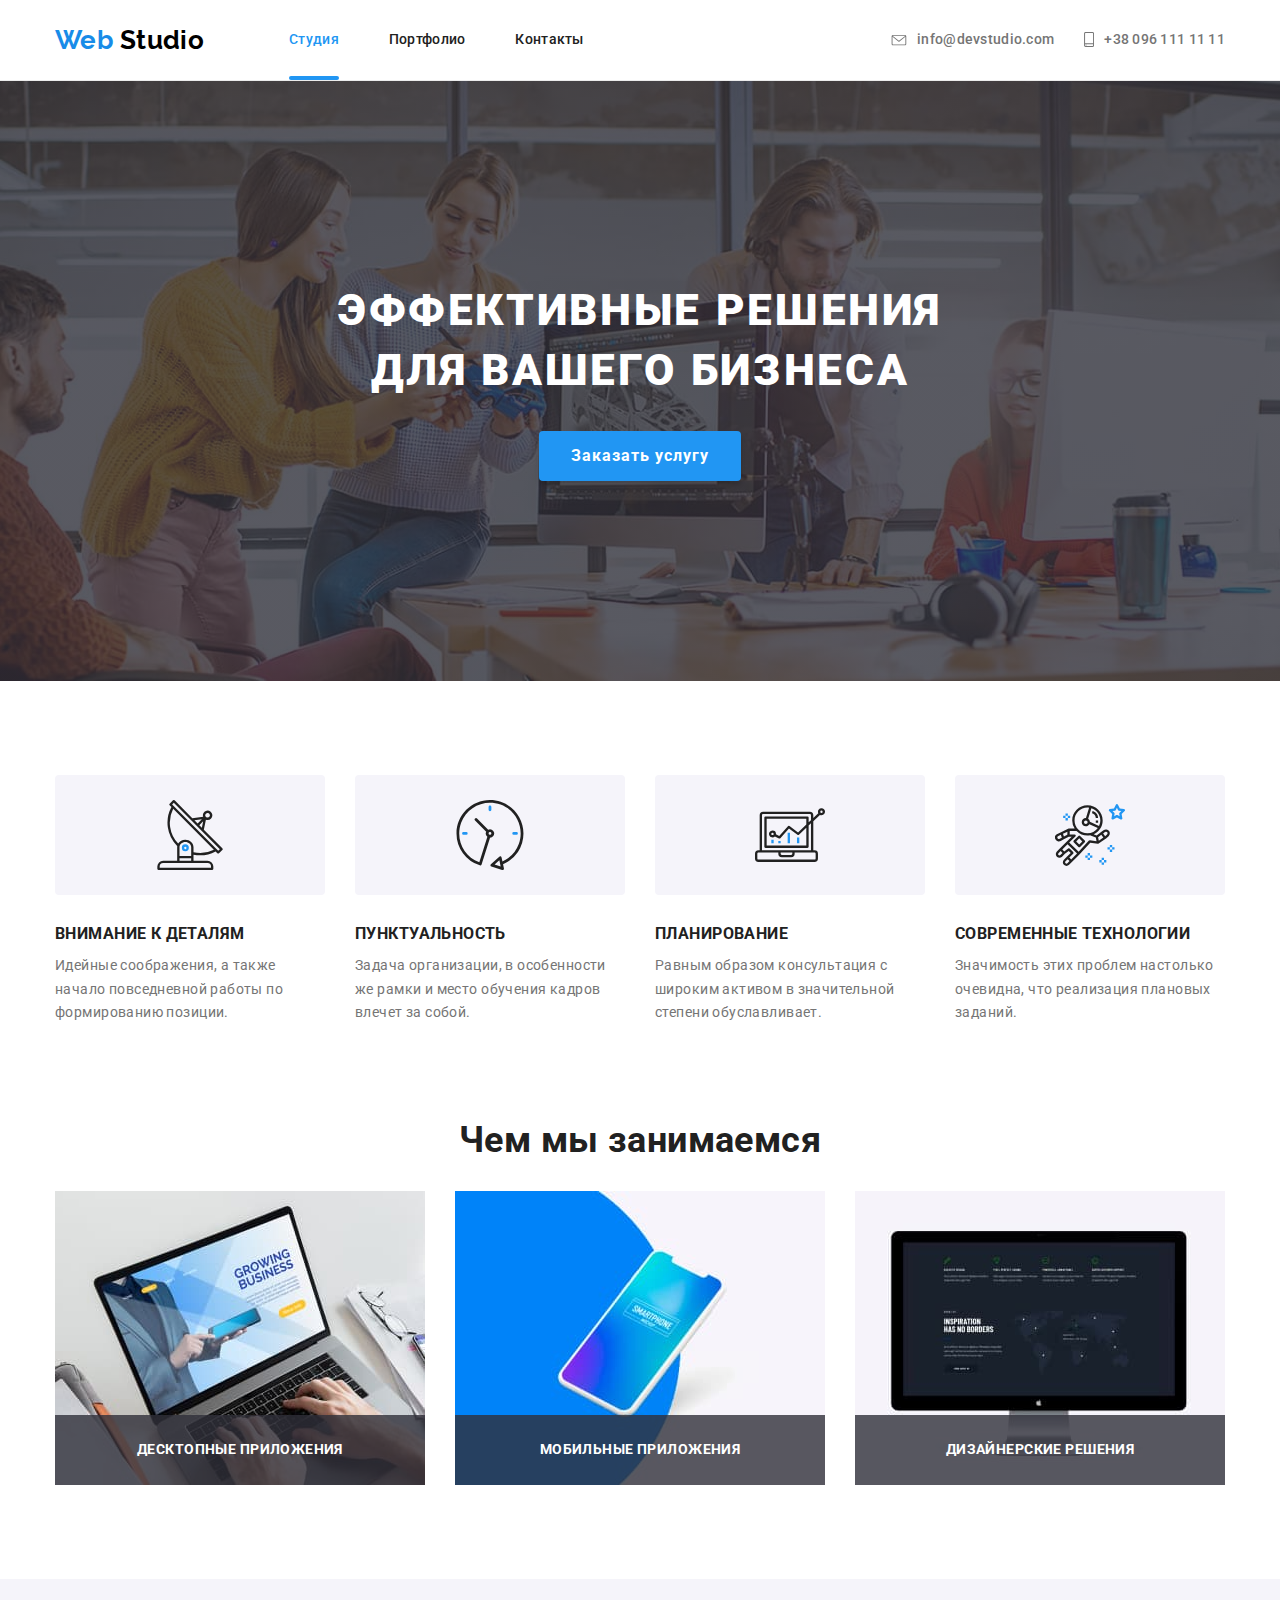
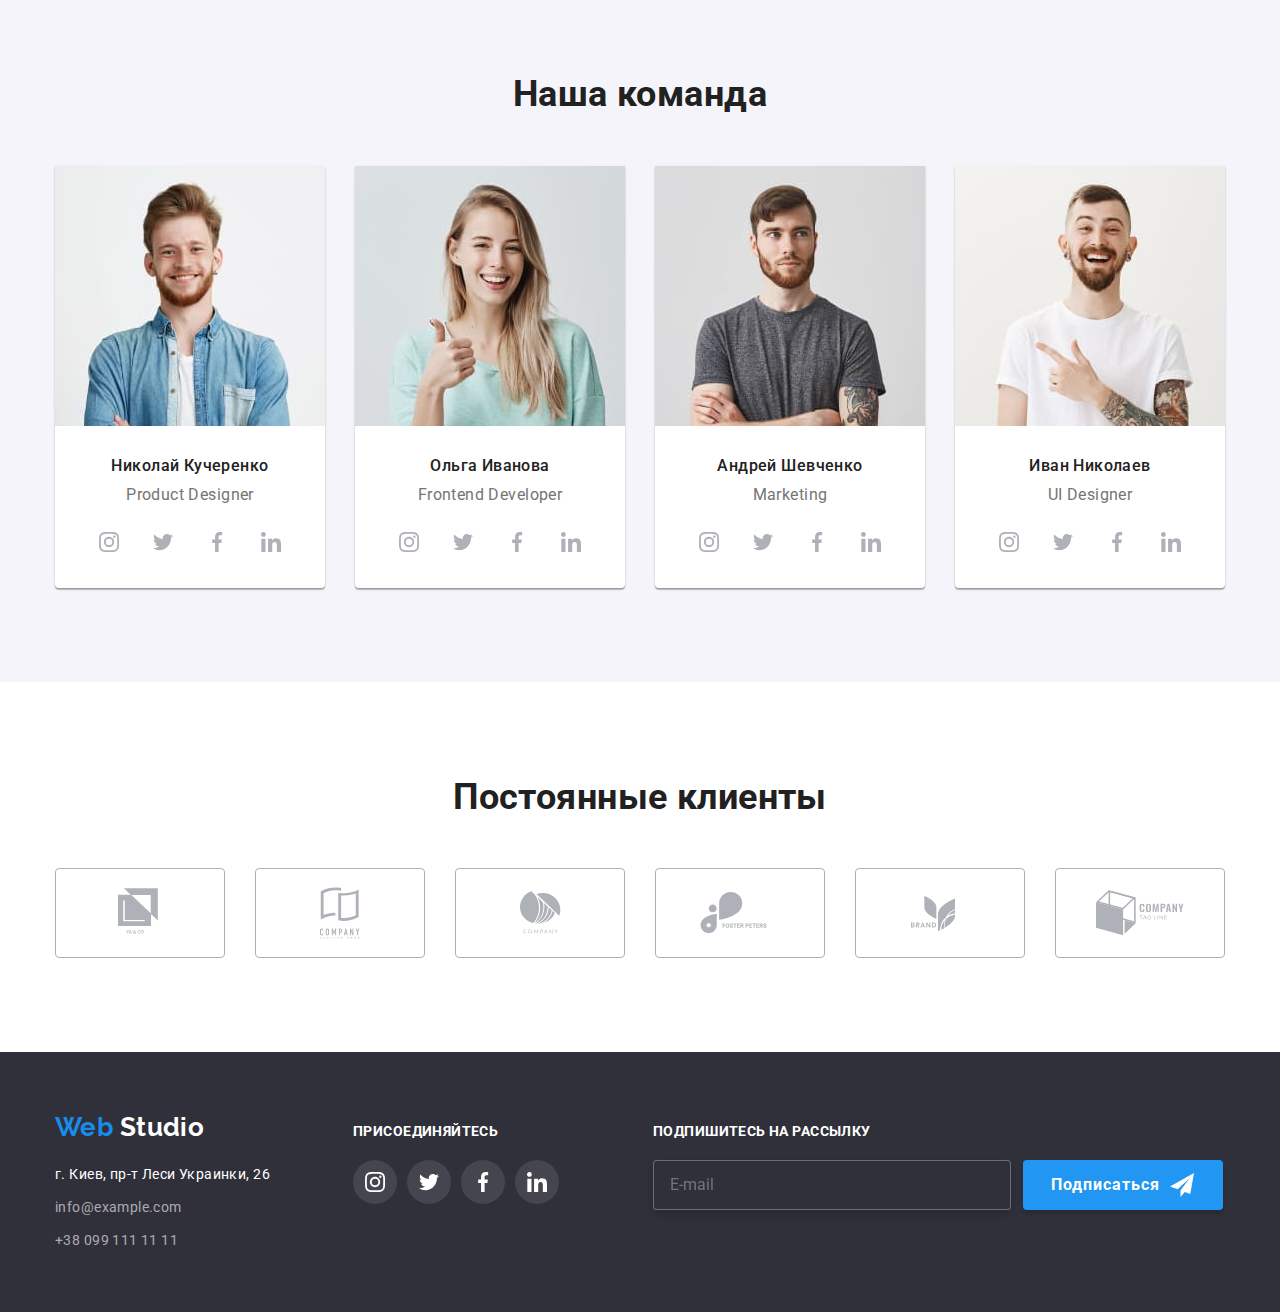
==== index.html @ 50df0b86 "Вопрос по анимации кнопок," ====
<!DOCTYPE html>
<html lang="ru">
  <head>
    <meta charset="UTF-8" />
    <meta name="viewport" content="width=device-width, initial-scale=1.0" />
    <title>Студия</title>
    <link
      rel="stylesheet"
      href="https://cdnjs.cloudflare.com/ajax/libs/animate.css/4.0.0/animate.min.css"
    />
    <link
      href="https://fonts.googleapis.com/css2?family=Roboto:wght@400;500;700;900&display=swap"
      rel="stylesheet"
    />

    <link
      rel="stylesheet"
      href="https://cdnjs.cloudflare.com/ajax/libs/modern-normalize/0.7.0/modern-normalize.min.css"
    />
    <link rel="stylesheet" href="./css/styles.css" />
  </head>
  <body>
    <!-- Шапка сайта -->
    <header class="header">
      <div class="container">
        <nav class="nav">
          <a class="logo link animate__pulse" href="./index.html" lang="en"
            ><span class="logo-web">Web</span>
            <span class="black-studio">Studio</span>
          </a>
          <ul class="nav-list list">
            <li class="item">
              <a class="nav-link current link" href="./index.html">Студия</a>
            </li>
            <li class="item">
              <a class="nav-link link" href="./portfolio.html">Портфолио</a>
            </li>
            <li>
              <a class="nav-link link" href="">Контакты</a>
            </li>
          </ul>
        </nav>
        <address class="address contakt">
          <ul class="contakt-list list">
            <li class="item">
              <a class="contakt-link link" href="mailto:info@devstudio.com"
                ><svg class="icon-mail">
                  <use href="./images/sprite.svg#icon-mail"></use></svg
                >info@devstudio.com
              </a>
            </li>
            <li class="item">
              <a class="contakt-link link" href="tel:+380961111111"
                ><svg class="icon-phone">
                  <use href="./images/sprite.svg#icon-phone"></use>
                </svg>
                +38 096 111 11 11
              </a>
            </li>
          </ul>
        </address>
      </div>
    </header>
    <!-- Оснавная часть -->
    <main>
      <!-- Hero секция -->
      <section class="hero">
        <h1 class="hero-title">
          Эффективные решения<br />
          для вашего бизнеса
        </h1>
        <button class="hero-button link" type="submit" data-modal-open>
          Заказать услугу
        </button>
      </section>
      <!-- О нас секция -->
      <section class="about section">
        <div class="container">
          <!-- Заголовок h2 скрываем с помощью класса  .visualy-hidden -->
          <h2 class="visually-hidden">О нас</h2>
          <ul class="about-list list">
            <li class="about-item">
              <div class="about-bg">
                <svg class="about-icon">
                  <use href="./images/sprite.svg#icon-antenna-1"></use>
                </svg>
              </div>
              <h3 class="about-name">Внимание к деталям</h3>
              <p class="about-description">
                Идейные соображения, а также начало повседневной работы по
                формированию позиции.
              </p>
            </li>
            <li class="about-item">
              <div class="about-bg">
                <svg class="about-icon">
                  <use href="./images/sprite.svg#icon-clock-2"></use>
                </svg>
              </div>
              <h3 class="about-name">Пунктуальность</h3>
              <p class="about-description">
                Задача организации, в особенности же рамки и место обучения
                кадров влечет за собой.
              </p>
            </li>
            <li class="about-item">
              <div class="about-bg">
                <svg class="about-icon">
                  <use href="./images/sprite.svg#icon-diagram-3"></use>
                </svg>
              </div>
              <h3 class="about-name">Планирование</h3>
              <p class="about-description">
                Равным образом консультация с широким активом в значительной
                степени обуславливает.
              </p>
            </li>
            <li class="about-item">
              <div class="about-bg">
                <svg class="about-icon">
                  <use href="./images/sprite.svg#icon-astronaut-4"></use>
                </svg>
              </div>
              <h3 class="about-name">Современные технологии</h3>
              <p class="about-description">
                Значимость этих проблем настолько очевидна, что реализация
                плановых заданий.
              </p>
            </li>
          </ul>
        </div>
      </section>
      <!-- Чем занимаемся секция -->
      <section class="offer section">
        <div class="container">
          <h2 class="offer-title">Чем мы занимаемся</h2>
          <ul class="offer-list list">
            <li class="offer-item">
              <img
                src="./images/what-doing/destkop.jpg"
                alt="пользователь просматривает веб-страницу на ноутбуке"
                width="370"
                height="295"
              />
              <p class="offer-name">Десктопные приложения</p>
            </li>
            <li class="offer-item">
              <img
                src="./images/what-doing/smartphon.jpg"
                alt="смартфон"
                width="370"
                height="295"
              />
              <p class="offer-name">Мобильные приложения</p>
            </li>
            <li class="offer-item">
              <img
                src="./images/what-doing/design.jpg"
                alt="монитор с открытым сайтом"
                width="370"
                height="295"
              />
              <p class="offer-name">Дизайнерские решения</p>
            </li>
          </ul>
        </div>
      </section>
      <!-- Секция Наша команда -->
      <section class="team section">
        <div class="container">
          <h2 class="team-title">Наша команда</h2>
          <ul class="team-list list">
            <li class="team-item">
              <img
                src="./images/team/nikolay-kucherenko.jpg"
                alt="николай кучеренко"
                width="270"
                height="260"
              />
              <div class="team-card">
                <h3 class="team-name">Николай Кучеренко</h3>
                <p class="team-position" lang="en">Product Designer</p>
                <ul class="name-social-list list">
                  <li class="name-social-item">
                    <a href="" target="_blank" aria-label="иконка инстаграма"
                      ><svg class="icon">
                        <use href="./images/sprite.svg#icon-instagram"></use>
                      </svg>
                    </a>
                  </li>
                  <li class="name-social-item">
                    <a href="" target="_blank" aria-label="иконка твитера"
                      ><svg class="icon">
                        <use href="./images/sprite.svg#icon-twitter"></use></svg
                    ></a>
                  </li>
                  <li class="name-social-item">
                    <a href="" target="_blank" aria-label="иконка фейсбука">
                      <svg class="icon">
                        <use href="./images/sprite.svg#icon-facebook"></use>
                      </svg>
                    </a>
                  </li>
                  <li class="name-social-item">
                    <a href="" target="_blank" aria-label="иконка ликедина"
                      ><svg class="icon">
                        <use
                          href="./images/sprite.svg#icon-linkedin"
                        ></use></svg
                    ></a>
                  </li>
                </ul>
              </div>
            </li>

            <li class="team-item">
              <img
                src="./images/team/olga-ivanova.jpg"
                alt="ольга иванова"
                width="270"
                height="260"
              />
              <div class="team-card">
                <h3 class="team-name">Ольга Иванова</h3>
                <p class="team-position" lang="en">Frontend Developer</p>
                <ul class="name-social-list list">
                  <li class="name-social-item">
                    <a href="" target="_blank" aria-label="иконка инстаграма"
                      ><svg class="icon">
                        <use href="./images/sprite.svg#icon-instagram"></use>
                      </svg>
                    </a>
                  </li>
                  <li class="name-social-item">
                    <a href="" target="_blank" aria-label="иконка твитера"
                      ><svg class="icon">
                        <use href="./images/sprite.svg#icon-twitter"></use></svg
                    ></a>
                  </li>
                  <li class="name-social-item">
                    <a href="" target="_blank" aria-label="иконка фейсбука">
                      <svg class="icon">
                        <use href="./images/sprite.svg#icon-facebook"></use>
                      </svg>
                    </a>
                  </li>
                  <li class="name-social-item">
                    <a href="" target="_blank" aria-label="иконка ликедина"
                      ><svg class="icon">
                        <use
                          href="./images/sprite.svg#icon-linkedin"
                        ></use></svg
                    ></a>
                  </li>
                </ul>
              </div>
            </li>
            <li class="team-item">
              <img
                src="./images/team/andrey-shevchenko.jpg"
                alt="андрей шевченко"
                width="270"
                height="260"
              />
              <div class="team-card">
                <h3 class="team-name">Андрей Шевченко</h3>
                <p class="team-position" lang="en">Marketing</p>
                <ul class="name-social-list list">
                  <li class="name-social-item">
                    <a href="" target="_blank" aria-label="иконка инстаграма"
                      ><svg class="icon">
                        <use href="./images/sprite.svg#icon-instagram"></use>
                      </svg>
                    </a>
                  </li>
                  <li class="name-social-item">
                    <a href="" target="_blank" aria-label="иконка твитера"
                      ><svg class="icon">
                        <use href="./images/sprite.svg#icon-twitter"></use></svg
                    ></a>
                  </li>
                  <li class="name-social-item">
                    <a href="" target="_blank" aria-label="иконка фейсбука">
                      <svg class="icon">
                        <use href="./images/sprite.svg#icon-facebook"></use>
                      </svg>
                    </a>
                  </li>
                  <li class="name-social-item">
                    <a href="" target="_blank" aria-label="иконка ликедина"
                      ><svg class="icon">
                        <use
                          href="./images/sprite.svg#icon-linkedin"
                        ></use></svg
                    ></a>
                  </li>
                </ul>
              </div>
            </li>

            <li class="team-item">
              <img
                src="./images/team/ivan-nikolaev.jpg"
                alt="иван николаев"
                width="270"
                height="260"
              />
              <div class="team-card">
                <h3 class="team-name">Иван Николаев</h3>
                <p class="team-position" lang="en">UI Designer</p>
                <ul class="name-social-list list">
                  <li class="name-social-item">
                    <a href="" target="_blank" aria-label="иконка инстаграма"
                      ><svg class="icon">
                        <use href="./images/sprite.svg#icon-instagram"></use>
                      </svg>
                    </a>
                  </li>
                  <li class="name-social-item">
                    <a href="" target="_blank" aria-label="иконка твитера"
                      ><svg class="icon">
                        <use href="./images/sprite.svg#icon-twitter"></use></svg
                    ></a>
                  </li>
                  <li class="name-social-item">
                    <a href="" target="_blank" aria-label="иконка фейсбука">
                      <svg class="icon">
                        <use href="./images/sprite.svg#icon-facebook"></use>
                      </svg>
                    </a>
                  </li>
                  <li class="name-social-item">
                    <a href="" target="_blank" aria-label="иконка ликедина"
                      ><svg class="icon">
                        <use
                          href="./images/sprite.svg#icon-linkedin"
                        ></use></svg
                    ></a>
                  </li>
                </ul>
              </div>
            </li>
          </ul>
        </div>
      </section>
      <!-- Секция Постоянные клиенты -->
      <section class="customers section">
        <div class="container">
          <h2 class="customers-title">Постоянные клиенты</h2>
          <ul class="customers-list list">
            <li class="customers-item">
              <a href="" target="_blank" aria-label="логотип компании 1">
                <svg class="customers-icon icon-logo-1" width="44" height="49">
                  <use href="./images/sprite.svg#icon-logo-1"></use>
                </svg>
              </a>
            </li>
            <li class="customers-item">
              <a href="" target="_blank" aria-label="логотип компании 2">
                <svg class="customers-icon icon-logo-2" width="40" height="52">
                  <use href="./images/sprite.svg#icon-logo-2"></use>
                </svg>
              </a>
            </li>
            <li class="customers-item">
              <a href="" target="_blank" aria-label="логотип компании 3">
                <svg class="customers-icon icon-logo-3" width="41" height="43">
                  <use href="./images/sprite.svg#icon-logo-3"></use>
                </svg>
              </a>
            </li>
            <li class="customers-item">
              <a href="" target="_blank" aria-label="логотип компании 4">
                <svg class="customers-icon icon-logo-4" width="80" height="42">
                  <use href="./images/sprite.svg#icon-logo-4"></use>
                </svg>
              </a>
            </li>
            <li class="customers-item">
              <a href="" target="_blank" aria-label="логотип компании 5">
                <svg class="customers-icon icon-logo-5" width="59" height="47">
                  <use
                    href="./images/sprite.svg#icon-logo-5"
                    width="44"
                    height="49"
                  ></use>
                </svg>
              </a>
            </li>
            <li class="customers-item">
              <a href="" target="_blank" aria-label="логотип компании 6">
                <svg class="customers-icon icon-logo-6" width="88" height="46">
                  <use href="./images/sprite.svg#icon-logo-6"></use>
                </svg>
              </a>
            </li>
          </ul>
        </div>
      </section>
    </main>
    <!-- Подвал сайта -->
    <footer class="footer">
      <div class="container">
        <div class="footer-box-address">
          <a class="logo link" href="./index.html" lang="en"
            ><span class="logo-web">Web</span>
            <span class="white-studio">Studio</span></a
          >
          <address class="address footer-address">
            <a
              class="address-link accent-link link"
              href="https://goo.gl/maps/9TEdyr7UyNeiwYUK7"
              target="_blank"
              >г. Киев, пр-т Леси Украинки, 26</a
            ><br />
            <a
              class="address-mail accent-link link"
              href="mailto:info@example.com"
              >info@example.com</a
            ><br />
            <a class="address-tel accent-link link" href="tel:+380991111111"
              >+38 099 111 11 11</a
            >
          </address>
        </div>

        <div class="footer-box-social">
          <b class="footer-join">присоединяйтесь</b>
          <ul class="footer-social-list list">
            <li class="footer-social-item">
              <a href="" target="_blank" aria-label="иконка инстаграма"
                ><svg class="icon">
                  <use href="./images/sprite.svg#icon-instagram"></use>
                </svg>
              </a>
            </li>
            <li class="footer-social-item">
              <a href="" target="_blank" aria-label="иконка твитера"
                ><svg class="icon">
                  <use href="./images/sprite.svg#icon-twitter"></use></svg
              ></a>
            </li>
            <li class="footer-social-item">
              <a href="" target="_blank" aria-label="иконка фейсбука">
                <svg class="icon">
                  <use href="./images/sprite.svg#icon-facebook"></use>
                </svg>
              </a>
            </li>
            <li class="footer-social-item">
              <a href="" target="_blank" aria-label="иконка ликедина"
                ><svg class="icon">
                  <use href="./images/sprite.svg#icon-linkedin"></use></svg
              ></a>
            </li>
          </ul>
        </div>
        <div class="footer-box-form">
          <b class="footer-join">Подпишитесь на рассылку</b>
          <form class="footer-form" action="#" method="get" name="followered">
            <input
              class="footer-form-input"
              type="email"
              name="email"
              placeholder="E-mail"
            /><button class="footer-form-button" type="submit">
              Подписаться
              <svg class="icon">
                <use href="./images/sprite.svg#icon-send"></use>
              </svg>
            </button>
          </form>
        </div>
      </div>
    </footer>
    <!-- Модальное окно -->
    <div class="backdrop is-hidden animate-modal" data-modal>
      <form class="form-modal">
        <b class="form-modal-title">Оставьте свои данные, мы вам перезвоним</b>
        <button class="form-modal-button" type="submit" data-modal-close>
          <svg class="btn-close">
            <use href="./images/form-svg/vector.svg"></use>
          </svg>
        </button>
      </form>
    </div>
    <!-- Скрипт для подключения модального окна -->
    <script src="./js/modal.js"></script>
  </body>
</html>
---- css/styles.css ----
/* Подключение локального шрифта Raleway-700 - latin */
@font-face {
  font-family: 'Raleway';
  font-style: normal;
  font-weight: 700;
  font-display: swap; /* Добавляем вручную свойство для отображения шрифта до загрузки */
  src: local('Raleway Bold'), local('Raleway-Bold'),
    url('../fonts/raleway-v16-latin-700.woff2') format('woff2'),
    /* Chrome 26+, Opera 23+, Firefox 39+ */
      url('../fonts/raleway-v16-latin-700.woff') format('woff'); /* Chrome 6+, Firefox 3.6+, IE 9+, Safari 5.1+ */
}
/* Подключение Аннимации на Логотип,если не поключен линк на анимацию */
/* @keyframes pulse {
  from {
    -webkit-transform: scale3d(1, 1, 1);
    transform: scale3d(1, 1, 1);
  }

  50% {
    -webkit-transform: scale3d(1.05, 1.05, 1.05);
    transform: scale3d(1.05, 1.05, 1.05);
  }

  to {
    -webkit-transform: scale3d(1, 1, 1);
    transform: scale3d(1, 1, 1);
  }
} */

:root {
  --main-font: 'Roboto', sans-serif;
  --font-logo: 'Raleway', sans-serif;
  --main-title-color: #212121;
  --main-write-color: #ffffff;
  --main-background-color: #ffffff;
  --text-color: #757575;
  --hover-color: #2196f3;
  --background-color: #f5f4fa;
  --icon-color: #afb1b8;
  --transition-duration-250ms: 2500ms; /* Сделано для проверки применения свойства путем увеличения,например до 2500ms */
  --cubic-bezier: cubic-bezier(0.4, 0, 0.2, 1);
}

body {
  font-family: var(--main-font);
  font-size: 14px;
  font-weight: 400;
  letter-spacing: 0.03em;
  color: var(--main-title-color);

  background-color: var(--main-background-color);
}
/*                                    Общие сбросы свойств */
/* Убираем точки и отступы в списках */
.list {
  padding: 0;
  margin: 0;
  list-style: none;
}
/* Убираем подчеркивание в ссылках */
.link {
  text-decoration: none;
}
/* Убираем наклонность текста */
.address {
  font-style: normal;
}
/* Убираем эффект 2рх  и оптимизируем фото */
img {
  display: block;
  max-width: 100%;
  height: auto;
}
/* Скрываем визуально текст */
.visually-hidden {
  position: absolute;
  width: 1px;
  height: 1px;
  margin: -1px;
  border: 0;
  padding: 0;

  white-space: nowrap;
  clip-path: inset(100%);
  clip: rect(0 0 0 0);
  overflow: hidden;
}
/*                                   Наш div.container */
.container {
  margin-left: auto;
  margin-right: auto;
  width: 1200px;
  padding-left: 15px;
  padding-right: 15px;
  /* Линия и фон для проверки */
  /* outline: 1px solid red; */
  /* background-color: yellowgreen; */
}
/*                                        Шапка сайта  */

/* Логотип */
.logo {
  font-family: var(--font-logo);
  font-weight: 700;
  font-size: 26px;
  line-height: 1.19;
}
.logo-web {
  color: #188ce8;
}
.black-studio {
  color: #000000;
}
/* Анимация Логотипа */
.animate__pulse {
  /* Необходимо задать время,и через линк, и через @keyframes */
  animation-duration: 1000ms;
  /* Подключение Аннимации на Логотип,если не поключен линк на анимацию */
  /* -webkit-animation-name: pulse;
  animation-name: pulse;
  -webkit-animation-timing-function: ease-in-out;
  animation-timing-function: ease-in-out; */
}
/* Текст */
.nav-link {
  display: block;
  padding-top: 32px;
  padding-bottom: 32px;

  font-weight: 500;
  line-height: 1.14;
  letter-spacing: 0.02em;
  color: var(--main-title-color);

  transition: color var(--transition-duration-250ms) var(--cubic-bezier);
}
/* Accent эффект */
.nav-link:hover,
.nav-link:focus,
.contakt-link:hover,
.contakt-link:focus {
  color: var(--hover-color);
}
/* "Эффект присутствия на странице */
.nav-link.current {
  color: var(--hover-color);
}
.nav-link.current::after {
  position: absolute;
  width: 100%;
  bottom: 0;

  content: '';
  height: 4px;
  border-radius: 2px;
  background-color: var(--hover-color);
  display: block;
}
.nav-list .item {
  position: relative;
}
.contakt-link {
  font-weight: 500;
  line-height: 1.14;
  letter-spacing: 0.02em;
  color: var(--text-color);

  transition: color var(--transition-duration-250ms) var(--cubic-bezier);
}
.header > .container {
  display: flex;
  justify-content: space-between;
  align-items: center;
}
.nav {
  display: flex;
  align-items: center;
}
.nav-list {
  display: flex;
  margin-left: 85px;
}
.contakt-list {
  display: flex;
  align-items: center;
}
.contakt-list .link {
  display: flex;
}

.nav-list .item:not(:last-child) {
  margin-right: 50px;
}
.contakt-list .item:not(:last-child) {
  margin-right: 30px;
}
.icon-mail {
  width: 16px;
  height: 11px;
  margin-top: 1px;
}
.icon-phone {
  width: 10px;
  height: 15px;
}
.icon-mail,
.icon-phone {
  align-self: center;
  margin-right: 10px;
  fill: var(--text-color);

  transition: fill var(--transition-duration-250ms) var(--cubic-bezier);
}
.contakt-link:hover .icon-mail,
.contakt-link:focus .icon-mail,
.contakt-link:hover .icon-phone,
.contakt-link:focus .icon-phone {
  fill: var(--hover-color);
}
.header {
  border-bottom: 1px solid #ececec;
}

/*                                         Студия */

/*                       Hero */
.hero {
  max-width: 1600px;
  height: 600px;
  margin-left: auto;
  margin-right: auto;
  padding-top: 200px;

  text-align: center;
  /* Зададим фон,чтобы было видно текст в случае медленной загрузки фонового изображения */
  background-color: var(--text-color);
  background-image: linear-gradient(
      rgba(47, 48, 58, 0.8),
      rgba(47, 48, 58, 0.8)
    ),
    url('../images/hero/hero.jpg');
  background-repeat: no-repeat;
  background-position: center;
  background-size: cover;
}
.hero-title {
  margin-top: 0;
  margin-bottom: 30px;

  font-weight: 900;
  font-size: 44px;
  line-height: 1.36;
  text-align: center;
  letter-spacing: 0.06em;
  text-transform: uppercase;

  color: var(--main-write-color);
}
.hero-button {
  min-width: 200px;
  padding-top: 10px;
  padding-right: 32px;
  padding-bottom: 10px;
  padding-left: 32px;

  border-width: 0;
  border-radius: 4px;
  box-shadow: 0px 4px 4px rgba(0, 0, 0, 0.15);

  font-weight: 700;
  font-size: 16px;
  line-height: 1.88;
  letter-spacing: 0.06em;

  background-color: var(--hover-color);
  color: var(--main-write-color);
  cursor: pointer;
  outline: none;

  transition: background-color var(--transition-duration-250ms)
      var(--cubic-bezier),
    outline var(--transition-duration-250ms) var(--cubic-bezier);
}
.hero-button:hover,
.hero-button:focus {
  background-color: #2196f3;
  outline: 1px solid var(--main-write-color);
}

/* Секция О нас */
.about {
  padding-top: 94px;
  padding-bottom: 47px;
}
.about-list {
  display: flex;
  /*  Можно также использовать. вместо то что ниже*/
  /* justify-content: space-between; */
}
.about-item {
  width: 270px;
}
.about-item:not(:last-child) {
  margin-right: 30px;
}
.about-name {
  margin-top: 0;
  margin-bottom: 10px;

  line-height: 1.14;
  text-transform: uppercase;
}
.about-description {
  margin: 0;

  line-height: 1.71;
  color: var(--text-color);
}

.about-bg {
  display: flex;
  padding-top: 25px;
  padding-bottom: 25px;
  padding-right: 100px;
  padding-left: 100px;
  margin-bottom: 30px;
  background-color: var(--background-color);
  border-radius: 4px;
}
.about-icon {
  width: 70px;
  height: 70px;
}

/*              Чем занимаемся секция */
.offer {
  padding-top: 47px;
  padding-bottom: 94px;
}

.offer-title {
  margin-top: 0;
  margin-bottom: 50;

  font-size: 36px;
  line-height: 1.17;
  text-align: center;
}
.offer-item {
  position: relative;
}
.offer-name {
  position: absolute;
  width: 370px;
  bottom: 0;
  left: 0;

  margin: 0;
  padding-top: 27px;
  padding-bottom: 27px;

  font-weight: 700;
  line-height: 1.14;
  text-align: center;
  text-transform: uppercase;

  background-color: rgba(47, 48, 58, 0.8);
  color: var(--main-write-color);
}
.offer-list {
  display: flex;
}
.offer-item:not(:last-child) {
  margin-right: 30px;
}
/* Секция Наша команда */

.team {
  padding-top: 94px;
  padding-bottom: 94px;
  background-color: var(--background-color);
}
.team-list {
  display: flex;
}

.team-item:not(:last-child) {
  margin-right: 30px;
}
.team-title {
  margin-top: 0;
  margin-bottom: 50px;

  font-size: 36px;
  line-height: 1.17;
  text-align: center;
}

.team-name {
  margin-top: 0;
  margin-bottom: 10px;

  font-weight: 500;
  font-size: 16px;
  line-height: 1.19;
  text-align: center;
}
.team-position {
  margin-top: 0;
  margin-bottom: 16px;

  font-size: 16px;
  line-height: 1.19;
  text-align: center;

  color: var(--text-color);
}
.name-social-list {
  display: flex;
  justify-content: space-between;
}
.team-item {
  display: block;
  width: 270px;

  border-bottom-right-radius: 4px;
  border-bottom-left-radius: 4px;
  box-shadow: 0px 2px 1px rgba(0, 0, 0, 0.2), 0px 1px 1px rgba(0, 0, 0, 0.14),
    0px 1px 3px rgba(0, 0, 0, 0.12);

  background-color: var(--main-background-color);
}
.team-card {
  padding-top: 30px;
  padding-bottom: 24px;
  padding-left: 32px;
  padding-right: 32px;
}

.name-social-item > a {
  display: flex;
  width: 44px;
  height: 44px;
  justify-content: center;
  align-items: center;
  border-radius: 50%;

  transition: background-color var(--transition-duration-250ms)
    var(--cubic-bezier);
}
.name-social-item .icon {
  width: 20px;
  height: 20px;
  fill: var(--icon-color);

  transition: fill var(--transition-duration-250ms) var(--cubic-bezier);
}

.name-social-item > a:hover,
.name-social-item > a:focus {
  background-color: var(--hover-color);
}
.name-social-item > a:hover .icon,
.name-social-item > a:focus .icon {
  fill: var(--main-write-color);
}
/* Секция Постоянные клиенты */
.customers {
  padding-top: 94px;
  padding-bottom: 94px;
}
.customers-title {
  margin-top: 0;
  margin-bottom: 50px;

  font-size: 36px;
  line-height: 1.17;
  text-align: center;
}
.customers-list {
  display: flex;
  justify-content: space-between;
}
.customers-item > a {
  display: flex;
  justify-content: center;
  align-items: center;

  width: 170px;
  height: 90px;
  border: 1px solid #afb1b8;
  border-radius: 4px;
  background-color: var(--main-background-color);

  transition: border-color var(--transition-duration-250ms) var(--cubic-bezier);
}
.customers-item > a:hover,
.customers-item > a:focus {
  border-color: var(--hover-color);
}
.customers-icon {
  fill: var(--icon-color);

  transition: fill var(--transition-duration-250ms) var(--cubic-bezier);
}

.customers-item > a:hover .customers-icon,
.customers-item > a:focus .customers-icon {
  fill: var(--hover-color);
}

/*                                Секция Портфолио */
.main-portfolio {
  padding-top: 93px;
  margin-bottom: 94px;
}

.filter-button.current {
  background-color: var(--hover-color);
  color: var(--main-write-color);
  box-shadow: 0px 2px 2px rgba(0, 0, 0, 0.12), 0px 1px 2px rgba(0, 0, 0, 0.08),
    0px 3px 1px rgba(0, 0, 0, 0.1);
  border-color: transparent;
}

.filter-button {
  border-width: 0;
  padding-top: 6px;
  padding-right: 22px;
  padding-bottom: 6px;
  padding-left: 22px;
  margin: 0;
  outline: none;

  font-weight: 500;
  font-size: 16px;
  line-height: 1.63;
  letter-spacing: 0.03em;
  text-align: center;

  background-color: var(--background-color);
  color: var(--main-title-color);

  border-radius: 4px;
  border-color: transparent;
  cursor: pointer;

  transition: background-color var(--transition-duration-250ms)
      var(--cubic-bezier),
    color var(--transition-duration-250ms) var(--cubic-bezier),
    box-shadow var(--transition-duration-250ms) var(--cubic-bezier);
}
.filter-button:hover,
.filter-button:focus {
  background-color: var(--hover-color);
  color: var(--main-write-color);
  box-shadow: 0px 2px 2px rgba(0, 0, 0, 0.12), 0px 1px 2px rgba(0, 0, 0, 0.08),
    0px 3px 1px rgba(0, 0, 0, 0.1);
}
.filter .filter-item:not(:last-child) {
  margin-right: 8px;
}
.filter > .list {
  display: flex;
  justify-content: center;
  margin-bottom: 50px;
}

.portfolio-name {
  margin-top: 0;
  margin-bottom: 4px;

  font-size: 18px;
  line-height: 2;
  letter-spacing: 0.06em;

  color: var(--main-title-color);
}
.portfolio-web,
.portfolio-design,
.portfolio-app,
.portfolio-marketing {
  margin-top: 0;
  margin-bottom: 0;

  font-size: 16px;
  line-height: 1.88;

  color: var(--text-color);
}

.portfolio > .list {
  display: flex;
  flex-wrap: wrap;
}
.portfolio-link {
  display: block;
  transition: box-shadow var(--transition-duration-250ms) var(--cubic-bezier);
}
.portfolio-link:hover,
.portfolio-link:focus {
  box-shadow: 1px 4px 6px rgba(0, 0, 0, 0.16), 0px 4px 4px rgba(0, 0, 0, 0.06),
    0px 1px 1px rgba(0, 0, 0, 0.12);
}

.portfolio-card {
  padding-top: 20px;
  padding-right: 24px;
  padding-bottom: 20px;
  padding-left: 24px;

  border-right: 1px solid #eeeeee;
  border-bottom: 1px solid #eeeeee;
  border-left: 1px solid #eeeeee;
}
/* Кроме каждого третьего */
.portfolio-item:not(:nth-child(3n)) {
  margin-right: 30px;
}
/* Кроме трех  последних с конца */
.portfolio-item:not(:nth-last-child(-n + 3)) {
  margin-bottom: 30px;
}
.portfolio-thumb {
  position: relative;
  overflow: hidden;
}
.portfolio-about {
  position: absolute;
  bottom: 0;
  left: 0;
  width: 100%;
  height: 100%;

  margin-top: 0;
  margin-bottom: 0;
  padding-top: 63px;
  padding-right: 24px;
  padding-bottom: 63px;
  padding-left: 24px;

  font-size: 18px;
  line-height: 1.56;
  background-color: rgba(33, 150, 243, 0.9);
  color: var(--main-write-color);

  transform: translateY(100%);
  transition: transform var(--transition-duration-250ms) var(--cubic-bezier);
}
.portfolio-link:hover .portfolio-about,
.portfolio-link:focus .portfolio-about {
  transform: translateY(0);
}

/*                                          Подвал сайта */

.footer {
  background-color: #2f303a;
  padding-top: 60px;
  padding-bottom: 60px;
}
.white-studio {
  color: var(--main-write-color);
}

.address-link {
  line-height: 1.71;
  color: var(--main-write-color);
}

.address-mail,
.address-tel {
  line-height: 1.71;
  color: rgba(255, 255, 255, 0.6);
}

.footer-join {
  display: inline-block;
  margin-bottom: 20px;

  line-height: 1.14;
  color: var(--main-write-color);
  text-transform: uppercase;
}
.accent-link {
  transition: color var(--transition-duration-250ms) var(--cubic-bezier);
}
.accent-link:hover,
.accent-link:focus {
  color: var(--hover-color);
}
.footer .container {
  display: flex;
  align-items: baseline;
}
.footer .logo {
  display: inline-block;
  margin-bottom: 20px;
}
.footer-address .link {
  display: inline-block;
}
.footer-address .link:not(:last-child) {
  margin-bottom: 9px;
}
.footer-box-address {
  /* margin-right: 69px; */
  /* По макету стоит 69px,но не корректно узазаны границы первого бдока с лого */
  margin-right: 83px;
}
.footer-box-social {
  margin-right: 94px;
}
.footer-social-list {
  display: flex;
}
.footer-social-item > a {
  display: flex;
  width: 44px;
  height: 44px;
  justify-content: center;
  align-items: center;
  border-radius: 50%;
  background-color: rgba(255, 255, 255, 0.1);

  transition: background-color var(--transition-duration-250ms)
    var(--cubic-bezier);
}
.footer-social-item .icon {
  width: 20px;
  height: 20px;
  fill: var(--main-write-color);
}
.footer-social-item:not(:last-child) {
  margin-right: 10px;
}

.footer-social-item > a:hover,
.footer-social-item > a:focus {
  background-color: var(--hover-color);
}
.footer-form {
  display: flex;
}
.footer-form-input {
  margin-right: 12px;
  width: 358px;
  height: 50px;
  padding-left: 16px;
  padding-top: 15px;
  padding-bottom: 15px;
  padding-right: 16px;

  font-size: 16px;
  line-height: 1.25;
  color: rgba(255, 255, 255, 0.6);

  background-color: #2f303a;
  border: 1px solid rgba(255, 255, 255, 0.3);
  filter: drop-shadow(0px 4px 4px rgba(0, 0, 0, 0.15));
  border-radius: 4px;
  transition: border var(--transition-duration-250ms) var(--cubic-bezier);
}
.footer-form-button {
  display: inline-flex;
  align-items: center;

  border-width: 0;
  padding-top: 10px;
  padding-right: 29px;
  padding-bottom: 10px;
  padding-left: 28px;

  font-weight: 700;
  font-size: 16px;
  line-height: 1.87;
  letter-spacing: 0.06em;

  color: var(--main-write-color);
  background-color: var(--hover-color);
  box-shadow: 0px 4px 4px rgba(0, 0, 0, 0.15);
  border-radius: 4px;
  cursor: pointer;
  outline: none;

  transition: outline var(--transition-duration-250ms) var(--cubic-bezier);
}
.footer-form-button:hover,
.footer-form-input:hover,
.footer-form-button:focus,
.footer-form-input:focus {
  outline: 1px solid var(--main-write-color);
}
.footer-form-button .icon {
  margin-left: 10px;
  width: 24px;
  height: 24px;
  fill: var(--main-write-color);
}
/*                               Модальное окно */
.backdrop {
  position: fixed;
  left: 0;
  top: 0;
  width: 100%;
  height: 100%;
  background-color: rgba(0, 0, 0, 0.2);
}
.backdrop.is-hidden {
  opacity: 0;
  pointer-events: none;
  transform: scale3d(0, 0, 0);
}
.form-modal {
  position: absolute;
  top: 50%;
  left: 50%;
  transform: translate(-50%, -50%);

  width: 528px;
  height: 581px;
  padding-left: 40px;
  padding-top: 40px;
  padding-right: 40px;
  padding-bottom: 40px;
  text-align: center;

  background-color: var(--main-background-color);

  box-shadow: 0px 1px 3px rgba(0, 0, 0, 0.12), 0px 1px 1px rgba(0, 0, 0, 0.14),
    0px 2px 1px rgba(0, 0, 0, 0.2);
  border-radius: 4px;
}
.form-modal-button {
  position: absolute;
  top: 8px;
  right: 8px;

  width: 30px;
  height: 30px;
  border-radius: 50%;

  background-color: var(--main-background-color);
  border: 1px solid rgba(0, 0, 0, 0.1);
  /* opacity: 0; */
  cursor: pointer;
}
.btn-close {
  position: absolute;
  top: 8px;
  right: 8px;
  width: 11px;
  height: 11px;
}
/* Подключение Аннимации на Модальное окно */
@keyframes scale {
  from {
    transform: scale3d(0, 0, 0);
  }

  to {
    transform: scale3d(1, 1, 1);
  }
}
/* Анимация Модального окна */
.backdrop.animate-modal {
  -webkit-animation-name: scale;
  -webkit-animation-duration: var(--transition-duration-250ms);
  -webkit-animation-timing-function: var(--cubic-bezier);
  animation-name: scale;
  animation-duration: var(--transition-duration-250ms);
  animation-timing-function: var(--cubic-bezier);
}
.backdrop.is-hidden.animate-modal {
  -webkit-animation-name: scale;
  -webkit-animation-duration: var(--transition-duration-250ms);
  -webkit-animation-timing-function: var(--cubic-bezier);
  -webkit-animation-direction: reverse;
  animation-name: scale;
  animation-duration: var(--transition-duration-250ms);
  animation-timing-function: var(--cubic-bezier);

  animation-direction: reverse;
}
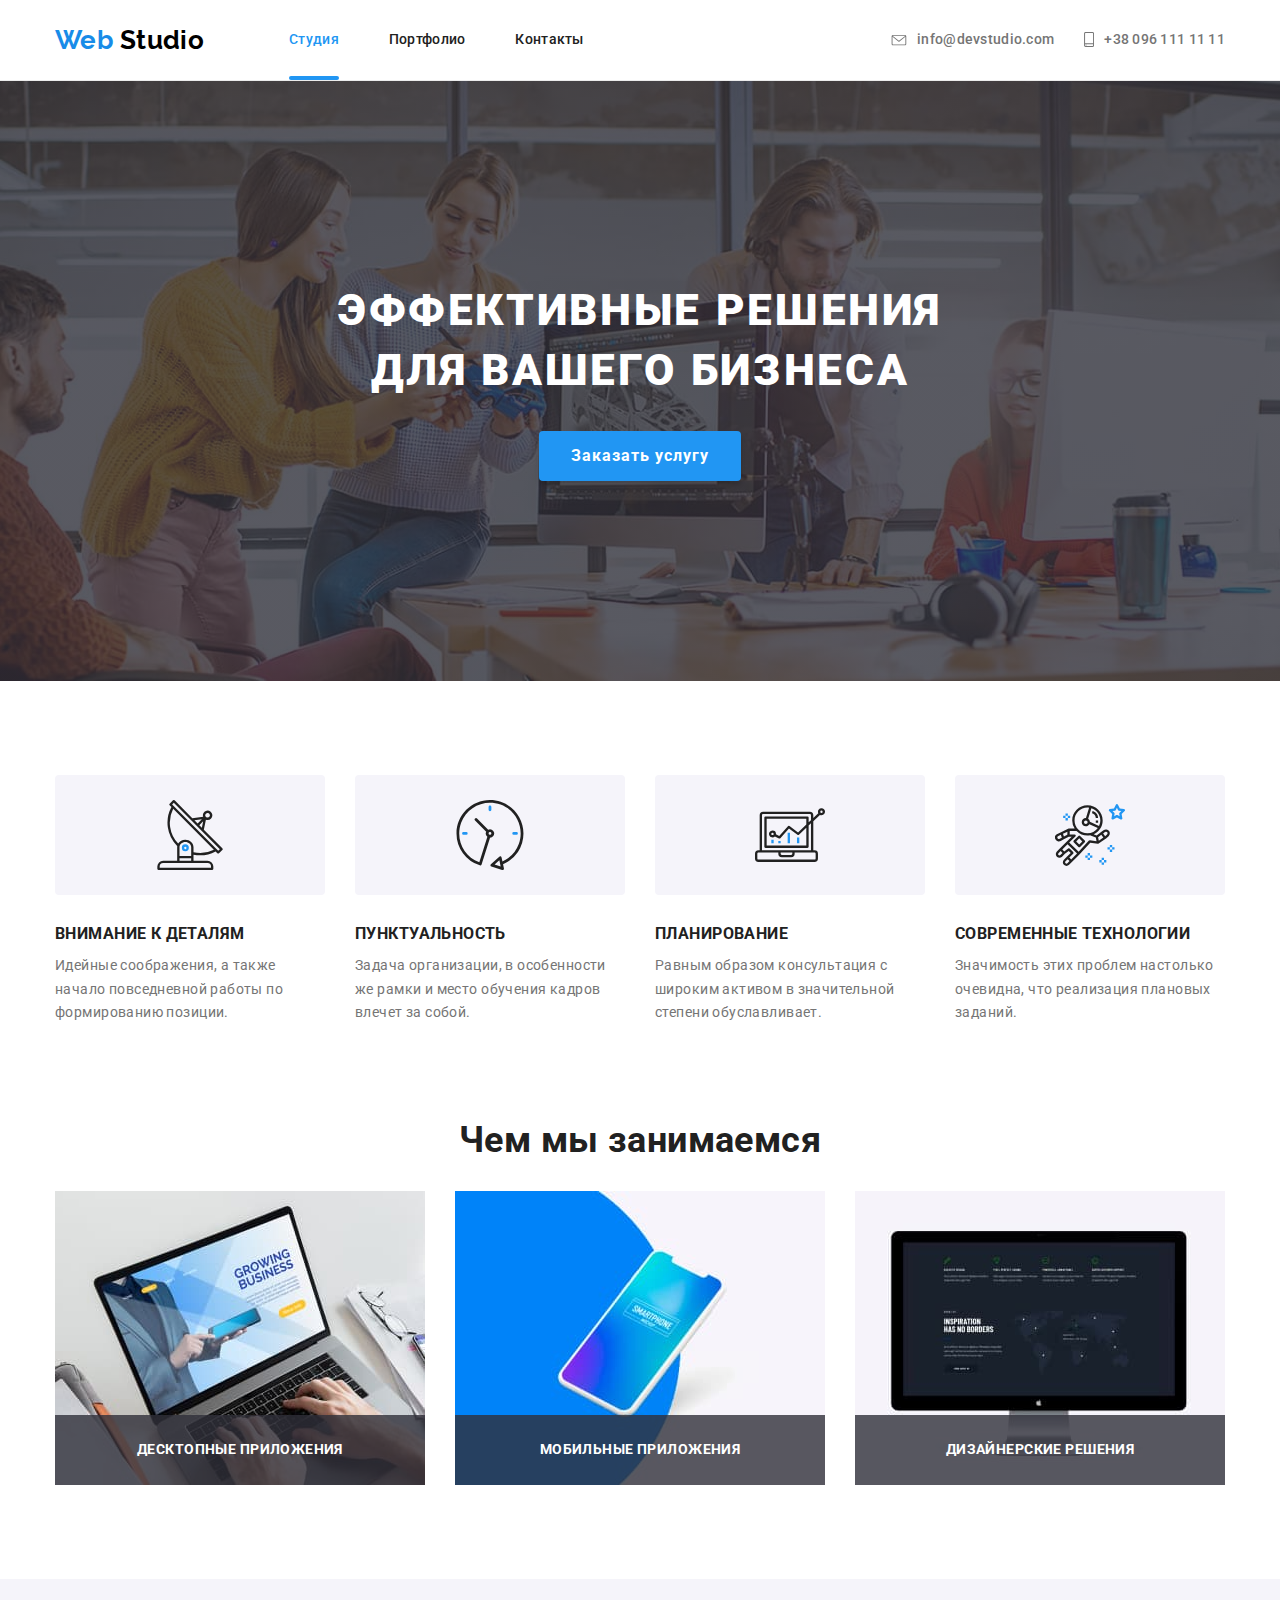
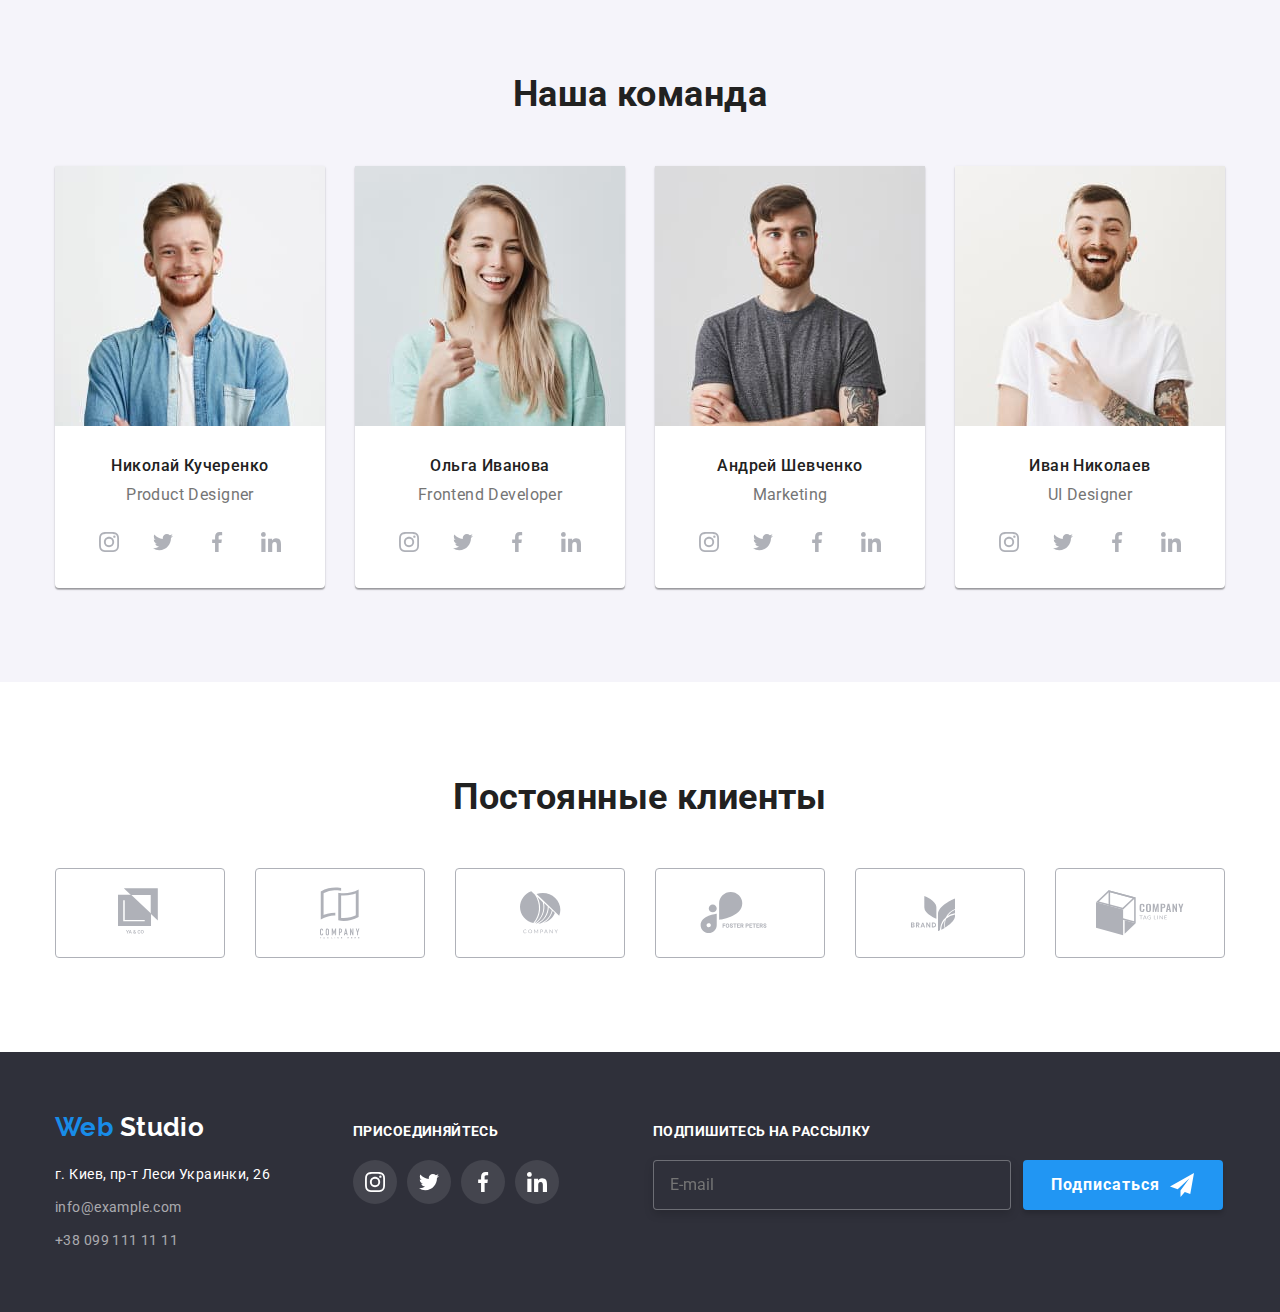
==== commit e6e36d6d: "Сделана верстка модального окна, анимирована кнопка закрытия" ====
--- a/index.html
+++ b/index.html
@@ -45,13 +45,14 @@
             <li class="item">
               <a class="contakt-link link" href="mailto:info@devstudio.com"
                 ><svg class="icon-mail">
-                  <use href="./images/sprite.svg#icon-mail"></use></svg
-                >info@devstudio.com
+                  <use href="./images/sprite.svg#icon-mail"></use>
+                </svg>
+                info@devstudio.com
               </a>
             </li>
             <li class="item">
-              <a class="contakt-link link" href="tel:+380961111111"
-                ><svg class="icon-phone">
+              <a class="contakt-link link" href="tel:+380961111111">
+                <svg class="icon-phone">
                   <use href="./images/sprite.svg#icon-phone"></use>
                 </svg>
                 +38 096 111 11 11
@@ -191,8 +192,9 @@
                   <li class="name-social-item">
                     <a href="" target="_blank" aria-label="иконка твитера"
                       ><svg class="icon">
-                        <use href="./images/sprite.svg#icon-twitter"></use></svg
-                    ></a>
+                        <use href="./images/sprite.svg#icon-twitter"></use>
+                      </svg>
+                    </a>
                   </li>
                   <li class="name-social-item">
                     <a href="" target="_blank" aria-label="иконка фейсбука">
@@ -204,10 +206,9 @@
                   <li class="name-social-item">
                     <a href="" target="_blank" aria-label="иконка ликедина"
                       ><svg class="icon">
-                        <use
-                          href="./images/sprite.svg#icon-linkedin"
-                        ></use></svg
-                    ></a>
+                        <use href="./images/sprite.svg#icon-linkedin"></use>
+                      </svg>
+                    </a>
                   </li>
                 </ul>
               </div>
@@ -234,8 +235,9 @@
                   <li class="name-social-item">
                     <a href="" target="_blank" aria-label="иконка твитера"
                       ><svg class="icon">
-                        <use href="./images/sprite.svg#icon-twitter"></use></svg
-                    ></a>
+                        <use href="./images/sprite.svg#icon-twitter"></use>
+                      </svg>
+                    </a>
                   </li>
                   <li class="name-social-item">
                     <a href="" target="_blank" aria-label="иконка фейсбука">
@@ -247,10 +249,9 @@
                   <li class="name-social-item">
                     <a href="" target="_blank" aria-label="иконка ликедина"
                       ><svg class="icon">
-                        <use
-                          href="./images/sprite.svg#icon-linkedin"
-                        ></use></svg
-                    ></a>
+                        <use href="./images/sprite.svg#icon-linkedin"></use>
+                      </svg>
+                    </a>
                   </li>
                 </ul>
               </div>
@@ -276,8 +277,9 @@
                   <li class="name-social-item">
                     <a href="" target="_blank" aria-label="иконка твитера"
                       ><svg class="icon">
-                        <use href="./images/sprite.svg#icon-twitter"></use></svg
-                    ></a>
+                        <use href="./images/sprite.svg#icon-twitter"></use>
+                      </svg>
+                    </a>
                   </li>
                   <li class="name-social-item">
                     <a href="" target="_blank" aria-label="иконка фейсбука">
@@ -289,10 +291,9 @@
                   <li class="name-social-item">
                     <a href="" target="_blank" aria-label="иконка ликедина"
                       ><svg class="icon">
-                        <use
-                          href="./images/sprite.svg#icon-linkedin"
-                        ></use></svg
-                    ></a>
+                        <use href="./images/sprite.svg#icon-linkedin"></use>
+                      </svg>
+                    </a>
                   </li>
                 </ul>
               </div>
@@ -319,8 +320,9 @@
                   <li class="name-social-item">
                     <a href="" target="_blank" aria-label="иконка твитера"
                       ><svg class="icon">
-                        <use href="./images/sprite.svg#icon-twitter"></use></svg
-                    ></a>
+                        <use href="./images/sprite.svg#icon-twitter"></use>
+                      </svg>
+                    </a>
                   </li>
                   <li class="name-social-item">
                     <a href="" target="_blank" aria-label="иконка фейсбука">
@@ -332,10 +334,9 @@
                   <li class="name-social-item">
                     <a href="" target="_blank" aria-label="иконка ликедина"
                       ><svg class="icon">
-                        <use
-                          href="./images/sprite.svg#icon-linkedin"
-                        ></use></svg
-                    ></a>
+                        <use href="./images/sprite.svg#icon-linkedin"></use>
+                      </svg>
+                    </a>
                   </li>
                 </ul>
               </div>
@@ -437,8 +438,9 @@
             <li class="footer-social-item">
               <a href="" target="_blank" aria-label="иконка твитера"
                 ><svg class="icon">
-                  <use href="./images/sprite.svg#icon-twitter"></use></svg
-              ></a>
+                  <use href="./images/sprite.svg#icon-twitter"></use>
+                </svg>
+              </a>
             </li>
             <li class="footer-social-item">
               <a href="" target="_blank" aria-label="иконка фейсбука">
@@ -450,8 +452,9 @@
             <li class="footer-social-item">
               <a href="" target="_blank" aria-label="иконка ликедина"
                 ><svg class="icon">
-                  <use href="./images/sprite.svg#icon-linkedin"></use></svg
-              ></a>
+                  <use href="./images/sprite.svg#icon-linkedin"></use>
+                </svg>
+              </a>
             </li>
           </ul>
         </div>
@@ -479,9 +482,30 @@
         <b class="form-modal-title">Оставьте свои данные, мы вам перезвоним</b>
         <button class="form-modal-button" type="submit" data-modal-close>
           <svg class="btn-close">
-            <use href="./images/form-svg/vector.svg"></use>
+            <use href="./images/sprite.svg#icon-vector"></use>
           </svg>
         </button>
+        <div class="form-modal-field">
+          <label class="form-modal-label" for="name">Имя</label>
+          <input class="form-modal-input" type="text" name="name" id="name" />
+        </div>
+        <div class="form-modal-field">
+          <label class="form-modal-label" for="tel">Телефон</label>
+          <input class="form-modal-input" type="tel" name="tel" id="tel" />
+        </div>
+        <div class="form-modal-field">
+          <label class="form-modal-label" for="email">Почта</label>
+          <input class="form-modal-input" type="email" name="email" id="email" />
+        </div>
+        <div class="form-modal-comments">
+          <label class="form-modal-label" for="comments">Комментарий</label>
+          <textarea class="form-modal-textarea" name="comments" id="comments"></textarea>
+        </div>
+        <div class="form-modal-checkbox">
+          <input class="form-modal-checkbox-input" type="checkbox" name="policy" id="policy">
+          <label class="form-modal-checkbox-label" for="policy">Соглашаюсь с рассылкой и принимаю <a class="form-modal-link" href="">Условия договора</a> </label>
+        </div>
+        <button class="form-modal-btn" type="submit">Отправить</button>
       </form>
     </div>
     <!-- Скрипт для подключения модального окна -->
--- a/css/styles.css
+++ b/css/styles.css
@@ -71,6 +71,10 @@
   max-width: 100%;
   height: auto;
 }
+/* Убираем возможность изменять размер пользователю */
+textarea {
+  resize: none;
+}
 /* Скрываем визуально текст */
 .visually-hidden {
   position: absolute;
@@ -809,7 +813,6 @@
 .backdrop.is-hidden {
   opacity: 0;
   pointer-events: none;
-  transform: scale3d(0, 0, 0);
 }
 .form-modal {
   position: absolute;
@@ -817,13 +820,12 @@
   left: 50%;
   transform: translate(-50%, -50%);
 
-  width: 528px;
-  height: 581px;
+  min-width: 528px;
+  min-height: 581px;
   padding-left: 40px;
   padding-top: 40px;
   padding-right: 40px;
   padding-bottom: 40px;
-  text-align: center;
 
   background-color: var(--main-background-color);
 
@@ -842,17 +844,107 @@
 
   background-color: var(--main-background-color);
   border: 1px solid rgba(0, 0, 0, 0.1);
-  /* opacity: 0; */
   cursor: pointer;
 }
 .btn-close {
   position: absolute;
-  top: 8px;
-  right: 8px;
+  top: 50%;
+  left: 50%;
+  transform: translate(-50%, -50%);
+
   width: 11px;
   height: 11px;
 }
-/* Подключение Аннимации на Модальное окно */
+.form-modal-button:hover .btn-close,
+.form-modal-button:focus .btn-close {
+  fill: var(--hover-color);
+}
+.form-modal-field {
+  display: flex;
+  flex-direction: column;
+  margin-bottom: 28px;
+
+}
+.form-modal-comments {
+  display: flex;
+  flex-direction: column;
+  margin-bottom: 20px;
+}
+.form-modal-checkbox {
+  margin-left: auto;
+  margin-right: auto;
+  margin-bottom: 30px;
+  text-align: center;
+}
+.form-modal-input,
+.form-modal-textarea {
+  margin: 0;
+  padding-top: 12px;
+  padding-bottom: 12px;
+  padding-left: 16px;
+  padding-right: 16px;
+
+
+  border: 1px solid rgba(33, 33, 33, 0.2);
+  border-radius: 4px;
+
+  cursor: pointer;
+}
+.form-modal-input {
+  width: 448px;
+  height: 40px;
+}
+.form-modal-textarea {
+  width: 448px;
+  height: 120px;
+}
+.form-modal-title {
+  display: flex;
+  justify-content: center;
+  margin-bottom: 30px;
+
+  font-weight: 700;
+  font-size: 20px;
+  line-height: 1.15;
+}
+.form-modal-input,
+.form-modal-textarea,
+.form-modal-label {
+  line-height: 1.14;
+  letter-spacing: 0.01em;
+  
+  color: var(--text-color);
+}
+.form-modal-checkbox-label {
+  line-height: 1.71;
+  color: var(--text-color);
+}
+.form-modal-link {
+  color: var(--hover-color);
+  }
+ .form-modal-btn {
+   display: flex;
+   align-items: center;
+   justify-content: center;
+   
+  margin-left: auto;
+  margin-right: auto;
+   width: 200px;
+   height: 50px;
+
+   font-weight: bold;
+font-size: 16px;
+line-height: 1.87;
+letter-spacing: 0.06em;
+color: var(--main-write-color);
+
+   background-color: var(--hover-color);
+   box-shadow: 0px 1px 3px rgba(0, 0, 0, 0.12), 0px 1px 1px rgba(0, 0, 0, 0.14), 0px 2px 1px rgba(0, 0, 0, 0.2);
+border-radius: 4px;
+border-color: transparent;
+cursor: pointer;
+ }
+  /* Подключение Аннимации на Модальное окно */
 @keyframes scale {
   from {
     transform: scale3d(0, 0, 0);
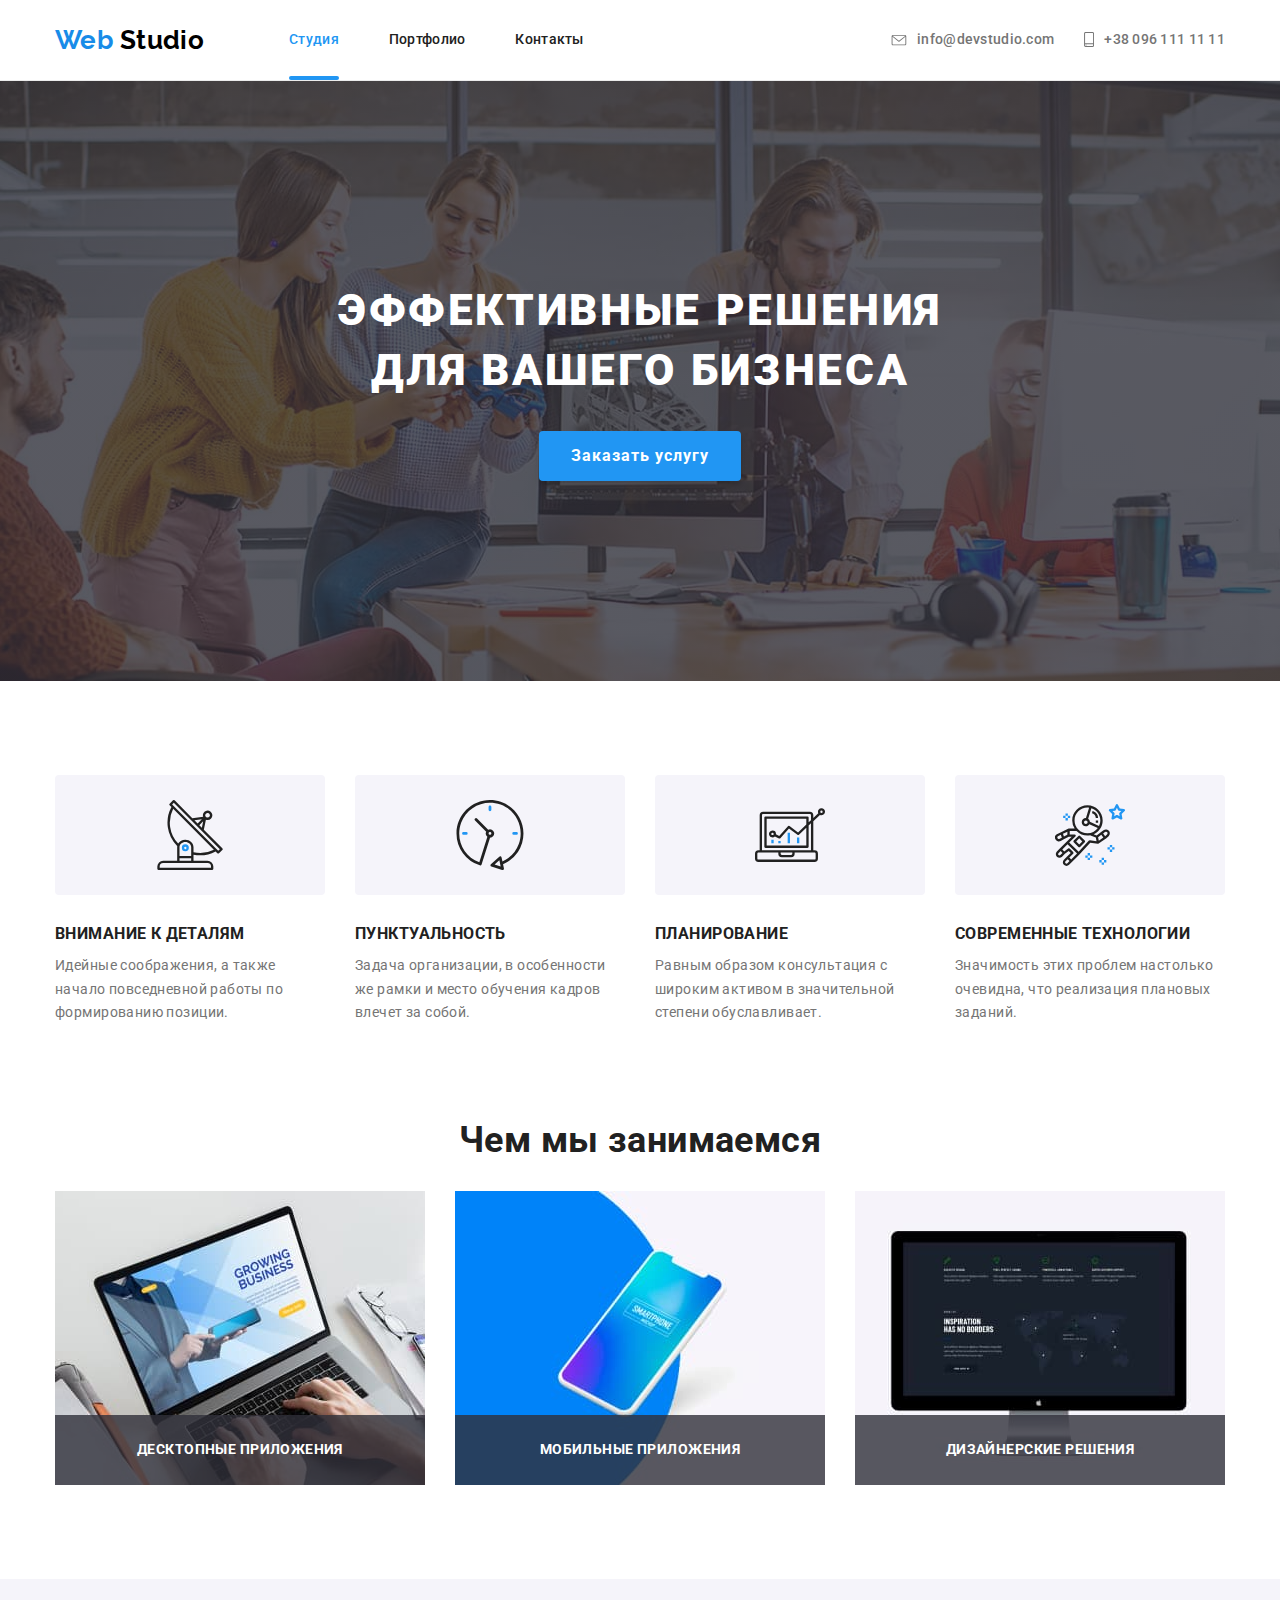
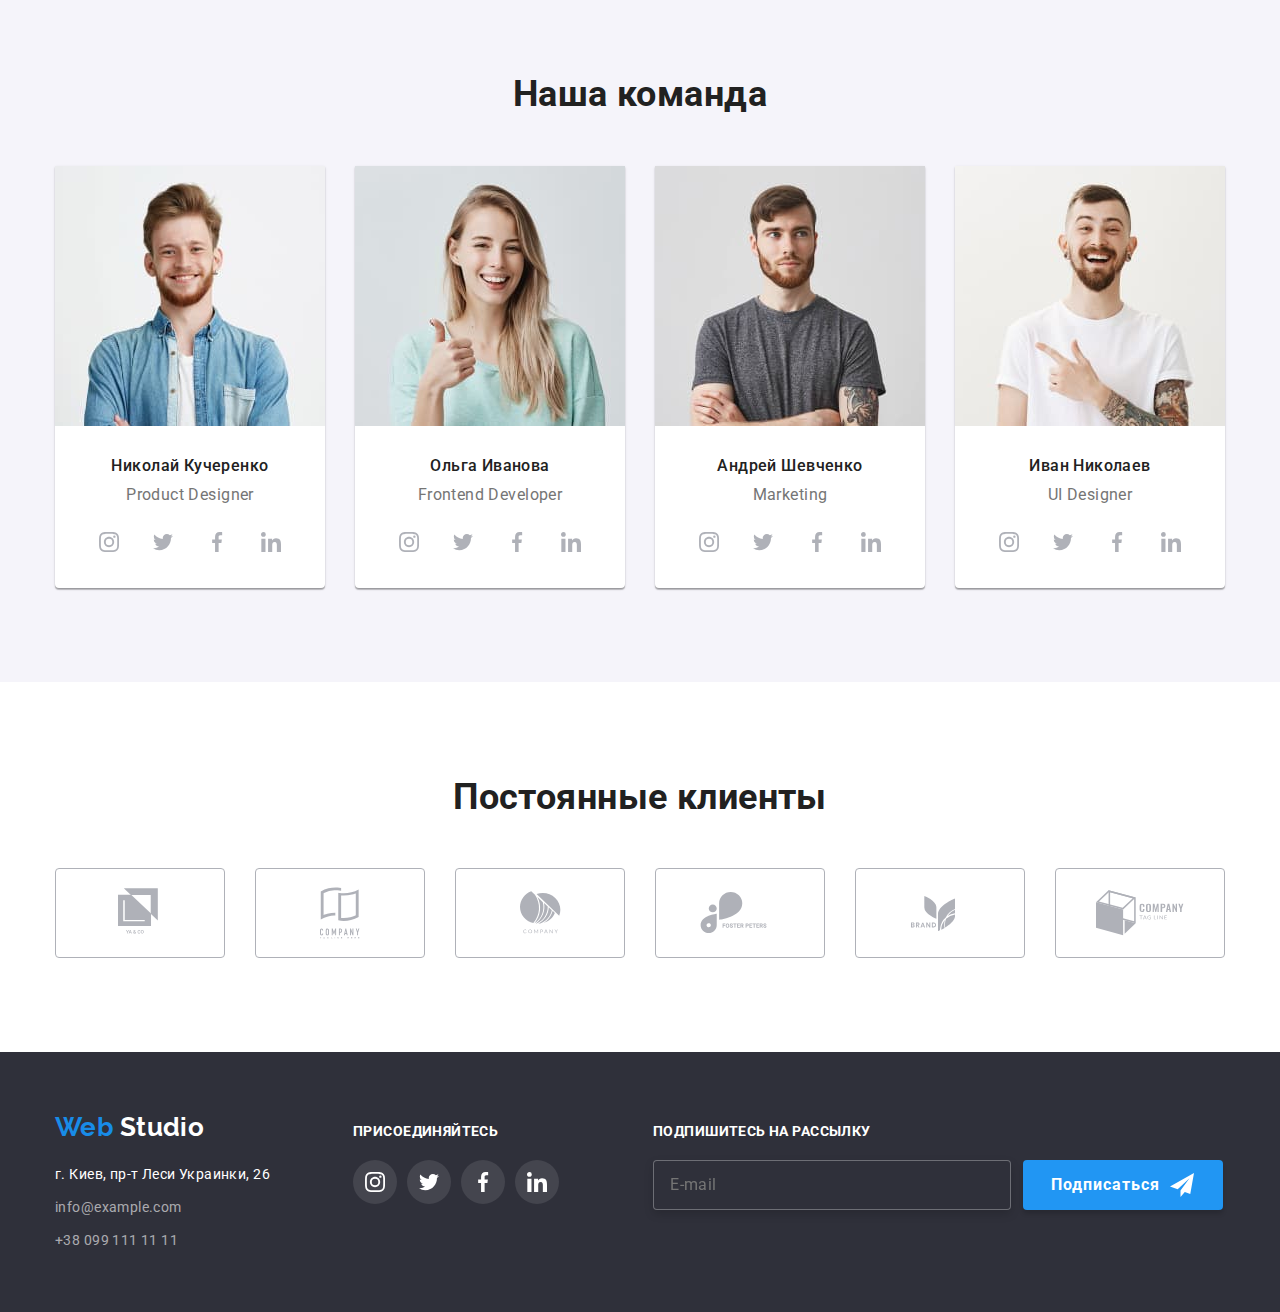
==== commit 35b278af: "Прописаны шрифты в инпутах, доделаны кнопки" ====
--- a/index.html
+++ b/index.html
@@ -478,11 +478,11 @@
     </footer>
     <!-- Модальное окно -->
     <div class="backdrop is-hidden animate-modal" data-modal>
-      <form class="form-modal">
+      <form class="form-modal" action="#">
         <b class="form-modal-title">Оставьте свои данные, мы вам перезвоним</b>
-        <button class="form-modal-button" type="submit" data-modal-close>
+        <button class="form-modal-button" type="button" data-modal-close>
           <svg class="btn-close">
-            <use href="./images/sprite.svg#icon-vector"></use>
+            <use href="./images/sprite.svg#icon-close"></use>
           </svg>
         </button>
         <div class="form-modal-field">
@@ -495,15 +495,33 @@
         </div>
         <div class="form-modal-field">
           <label class="form-modal-label" for="email">Почта</label>
-          <input class="form-modal-input" type="email" name="email" id="email" />
+          <input
+            class="form-modal-input"
+            type="email"
+            name="email"
+            id="email"
+          />
         </div>
         <div class="form-modal-comments">
           <label class="form-modal-label" for="comments">Комментарий</label>
-          <textarea class="form-modal-textarea" name="comments" id="comments"></textarea>
+          <textarea
+            class="form-modal-textarea"
+            name="comments"
+            id="comments"
+          ></textarea>
         </div>
         <div class="form-modal-checkbox">
-          <input class="form-modal-checkbox-input" type="checkbox" name="policy" id="policy">
-          <label class="form-modal-checkbox-label" for="policy">Соглашаюсь с рассылкой и принимаю <a class="form-modal-link" href="">Условия договора</a> </label>
+          <input
+            class="form-modal-checkbox-input"
+            type="checkbox"
+            name="policy"
+            id="policy"
+            value="accept-policy"
+          />
+          <label class="form-modal-checkbox-label" for="policy"
+            >Соглашаюсь с рассылкой и принимаю
+            <a class="form-modal-link" href="">Условия договора</a>
+          </label>
         </div>
         <button class="form-modal-btn" type="submit">Отправить</button>
       </form>
--- a/css/styles.css
+++ b/css/styles.css
@@ -746,6 +746,7 @@
 .footer-form {
   display: flex;
 }
+
 .footer-form-input {
   margin-right: 12px;
   width: 358px;
@@ -755,14 +756,20 @@
   padding-bottom: 15px;
   padding-right: 16px;
 
+  font-family: var(--main-font);
+  font-style: normal;
+  font-weight: 400;
   font-size: 16px;
   line-height: 1.25;
+  letter-spacing: 0.03em;
   color: rgba(255, 255, 255, 0.6);
 
   background-color: #2f303a;
   border: 1px solid rgba(255, 255, 255, 0.3);
   filter: drop-shadow(0px 4px 4px rgba(0, 0, 0, 0.15));
   border-radius: 4px;
+  cursor: pointer;
+
   transition: border var(--transition-duration-250ms) var(--cubic-bezier);
 }
 .footer-form-button {
@@ -785,7 +792,6 @@
   box-shadow: 0px 4px 4px rgba(0, 0, 0, 0.15);
   border-radius: 4px;
   cursor: pointer;
-  outline: none;
 
   transition: outline var(--transition-duration-250ms) var(--cubic-bezier);
 }
@@ -793,7 +799,7 @@
 .footer-form-input:hover,
 .footer-form-button:focus,
 .footer-form-input:focus {
-  outline: 1px solid var(--main-write-color);
+  outline: 2px solid var(--main-write-color);
 }
 .footer-form-button .icon {
   margin-left: 10px;
@@ -852,8 +858,10 @@
   left: 50%;
   transform: translate(-50%, -50%);
 
-  width: 11px;
-  height: 11px;
+  width: 18px;
+  height: 18px;
+
+  transition: fill var(--transition-duration-250ms) var(--cubic-bezier);
 }
 .form-modal-button:hover .btn-close,
 .form-modal-button:focus .btn-close {
@@ -863,7 +871,6 @@
   display: flex;
   flex-direction: column;
   margin-bottom: 28px;
-
 }
 .form-modal-comments {
   display: flex;
@@ -884,18 +891,17 @@
   padding-left: 16px;
   padding-right: 16px;
 
-
   border: 1px solid rgba(33, 33, 33, 0.2);
   border-radius: 4px;
 
   cursor: pointer;
 }
 .form-modal-input {
-  width: 448px;
+  width: 100%;
   height: 40px;
 }
 .form-modal-textarea {
-  width: 448px;
+  width: 100%;
   height: 120px;
 }
 .form-modal-title {
@@ -910,9 +916,12 @@
 .form-modal-input,
 .form-modal-textarea,
 .form-modal-label {
+  font-family: var(--main-font);
+  font-style: normal;
+  font-weight: 400;
+  font-size: 14px;
   line-height: 1.14;
   letter-spacing: 0.01em;
-  
   color: var(--text-color);
 }
 .form-modal-checkbox-label {
@@ -921,30 +930,40 @@
 }
 .form-modal-link {
   color: var(--hover-color);
-  }
- .form-modal-btn {
-   display: flex;
-   align-items: center;
-   justify-content: center;
-   
+}
+.form-modal-btn {
+  display: flex;
+  align-items: center;
+  justify-content: center;
+
   margin-left: auto;
   margin-right: auto;
-   width: 200px;
-   height: 50px;
-
-   font-weight: bold;
-font-size: 16px;
-line-height: 1.87;
-letter-spacing: 0.06em;
-color: var(--main-write-color);
-
-   background-color: var(--hover-color);
-   box-shadow: 0px 1px 3px rgba(0, 0, 0, 0.12), 0px 1px 1px rgba(0, 0, 0, 0.14), 0px 2px 1px rgba(0, 0, 0, 0.2);
-border-radius: 4px;
-border-color: transparent;
-cursor: pointer;
- }
-  /* Подключение Аннимации на Модальное окно */
+  width: 200px;
+  height: 50px;
+
+  font-weight: bold;
+  font-size: 16px;
+  line-height: 1.87;
+  letter-spacing: 0.06em;
+  color: var(--main-write-color);
+
+  background-color: var(--hover-color);
+  box-shadow: 0px 1px 3px rgba(0, 0, 0, 0.12), 0px 1px 1px rgba(0, 0, 0, 0.14),
+    0px 2px 1px rgba(0, 0, 0, 0.2);
+  border-radius: 4px;
+  border-color: transparent;
+  cursor: pointer;
+  transition: background-color var(--transition-duration-250ms)
+      var(--cubic-bezier),
+    box-shadow var(--transition-duration-250ms) var(--cubic-bezier);
+}
+.form-modal-btn:hover,
+.form-modal-btn:focus {
+  background-color: #188ce8;
+  box-shadow: 0px 4px 4px rgba(0, 0, 0, 0.15);
+}
+
+/* Подключение Аннимации на Модальное окно */
 @keyframes scale {
   from {
     transform: scale3d(0, 0, 0);
@@ -956,21 +975,13 @@
 }
 /* Анимация Модального окна */
 .backdrop.animate-modal {
-  -webkit-animation-name: scale;
-  -webkit-animation-duration: var(--transition-duration-250ms);
-  -webkit-animation-timing-function: var(--cubic-bezier);
   animation-name: scale;
   animation-duration: var(--transition-duration-250ms);
   animation-timing-function: var(--cubic-bezier);
 }
 .backdrop.is-hidden.animate-modal {
-  -webkit-animation-name: scale;
-  -webkit-animation-duration: var(--transition-duration-250ms);
-  -webkit-animation-timing-function: var(--cubic-bezier);
-  -webkit-animation-direction: reverse;
   animation-name: scale;
   animation-duration: var(--transition-duration-250ms);
   animation-timing-function: var(--cubic-bezier);
-
   animation-direction: reverse;
 }
